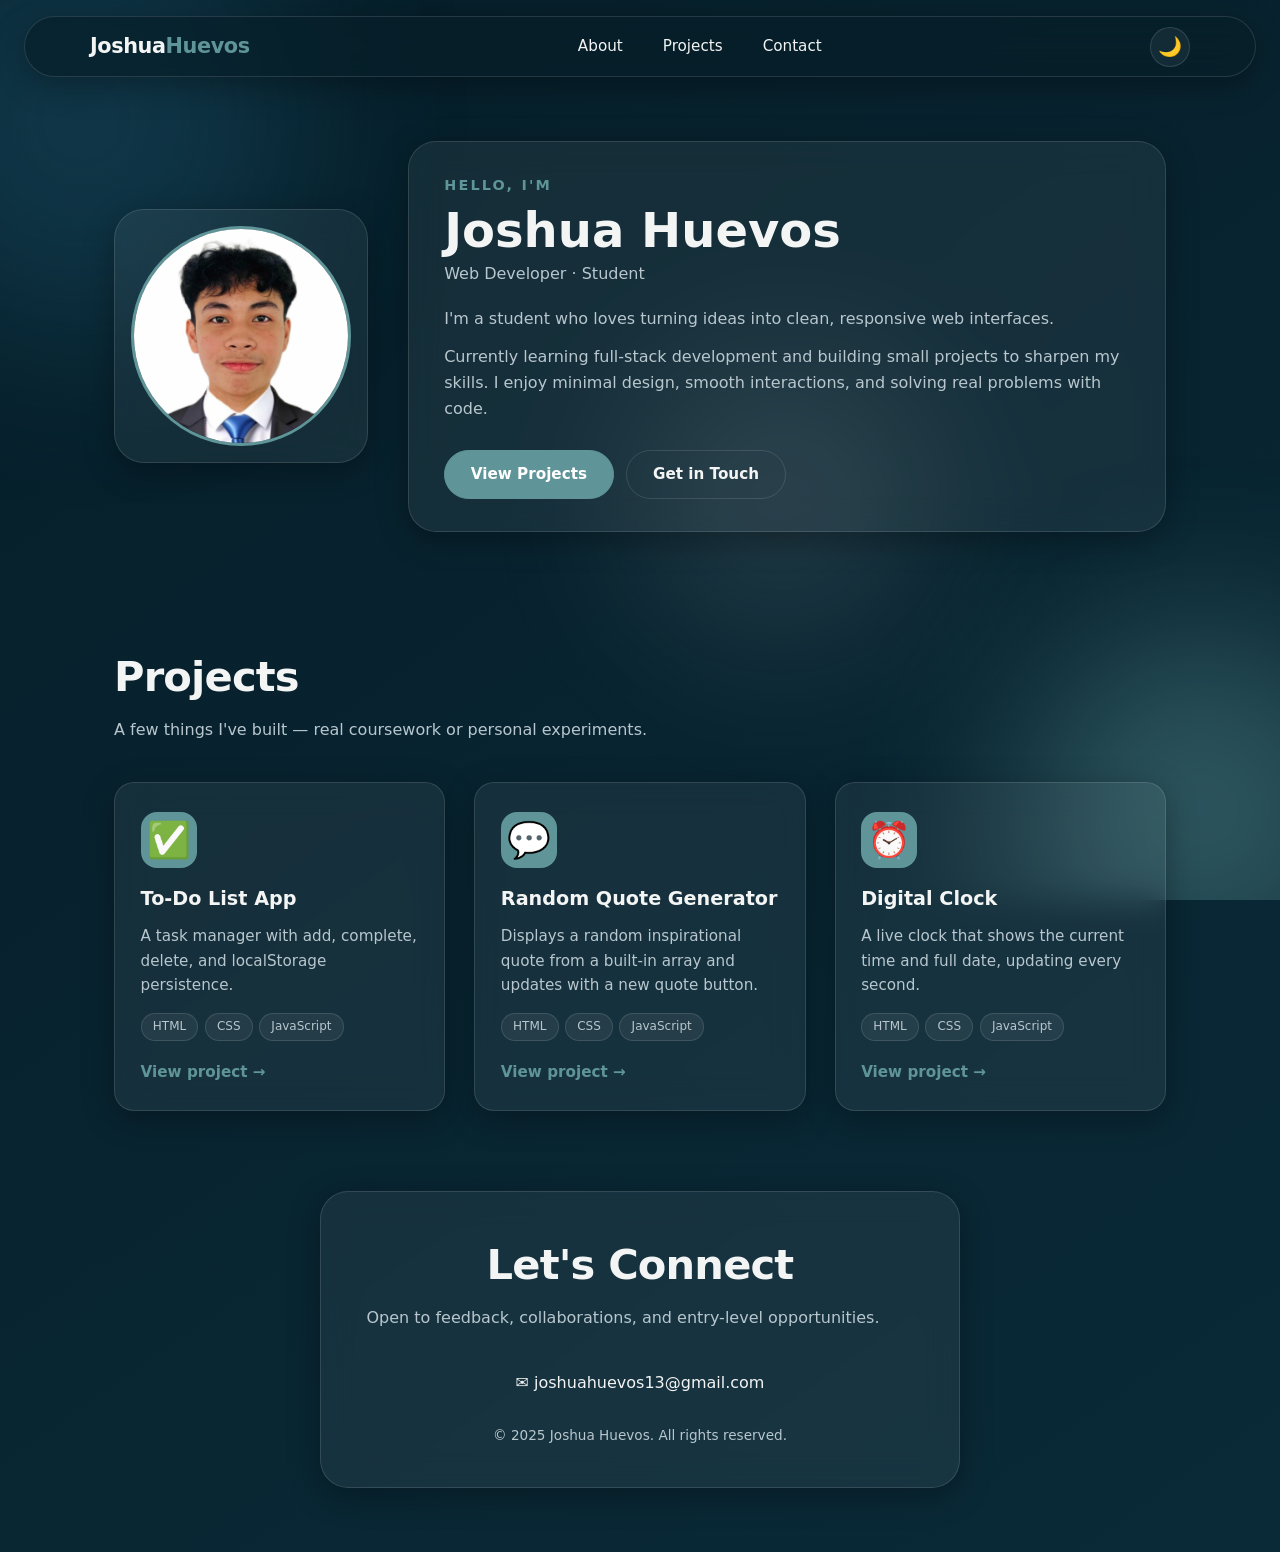
==== index.html @ 53508bd8 "Initial portfolio commit" ====
<!DOCTYPE html>
<html lang="en" data-theme="dark">
<head>
  <meta charset="UTF-8">
  <meta name="viewport" content="width=device-width, initial-scale=1.0">
  <meta name="description" content="Portfolio of Joshua Huevos — Web Developer.">
  <title>Joshua Huevos | Portfolio</title>
  <link rel="stylesheet" href="style.css">
</head>
<body>

  <!-- Decorative blurred background orbs -->
  <div class="bg-orbs" aria-hidden="true">
    <span class="orb orb-1"></span>
    <span class="orb orb-2"></span>
    <span class="orb orb-3"></span>
  </div>

  <!-- ==================== HEADER / NAVIGATION ==================== -->
  <header class="site-header glass" id="top">
    <nav class="nav" aria-label="Main navigation">

      <!-- Brand -->
      <a href="#hero" class="brand">Joshua<span>Huevos</span></a>

      <!-- Hamburger button (mobile only) -->
      <button id="navToggle" class="nav-toggle"
              aria-label="Open navigation menu"
              aria-expanded="false"
              aria-controls="navMenu">
        <span class="bar"></span>
        <span class="bar"></span>
        <span class="bar"></span>
      </button>

      <!-- Anchor links -->
      <ul id="navMenu" class="nav-menu">
        <li><a class="nav-link" href="#hero">About</a></li>
        <li><a class="nav-link" href="#projects">Projects</a></li>
        <li><a class="nav-link" href="#contact">Contact</a></li>
      </ul>

      <!-- Dark / light mode toggle -->
      <button id="themeToggle" class="theme-toggle" aria-label="Switch colour theme">🌙</button>
    </nav>
  </header>

  <main>

    <!-- ==================== HERO / ABOUT ME ==================== -->
    <section id="hero" class="section hero reveal">
      <div class="hero-grid">

        <!-- Photo -->
        <div class="hero-media glass">
          <img src="images/1by1juswa.jpg"
               alt="Portrait photo of Joshua Huevos"
               width="260" height="260">
        </div>

        <!-- Intro + bio -->
        <div class="hero-text glass">
          <p class="eyebrow">Hello, I'm</p>
          <h1>Joshua Huevos</h1>
          <p class="role">Web Developer · Student</p>
          <p class="bio">
            I'm a student who loves turning ideas into clean, responsive web interfaces.
          </p>
          <p class="bio">
            Currently learning full-stack development and building small projects to sharpen my skills.
            I enjoy minimal design, smooth interactions, and solving real problems with code.
          </p>

          <div class="hero-actions">
            <a href="#projects" class="btn btn-primary">View Projects</a>
            <a href="#contact" class="btn btn-ghost">Get in Touch</a>
          </div>
        </div>

      </div>
    </section>

    <!-- ==================== PROJECTS ==================== -->
    <section id="projects" class="section reveal">
      <h2 class="section-title">Projects</h2>
      <p class="section-sub">A few things I've built — real coursework or personal experiments.</p>

      <div class="project-grid">

        <!-- To-Do List -->
        <article class="card glass">
          <div class="card-thumb" aria-hidden="true">✅</div>
          <h3>To-Do List App</h3>
          <p class="card-desc">
            A task manager with add, complete, delete, and localStorage persistence.
          </p>
          <ul class="tags">
            <li>HTML</li>
            <li>CSS</li>
            <li>JavaScript</li>
          </ul>
          <a class="card-link" href="todo-app/index.html" target="_blank" rel="noopener">View project →</a>
        </article>

        <!-- Random Quote Generator -->
        <article class="card glass">
          <div class="card-thumb" aria-hidden="true">💬</div>
          <h3>Random Quote Generator</h3>
          <p class="card-desc">
            Displays a random inspirational quote from a built-in array and updates with a new quote button.
          </p>
          <ul class="tags">
            <li>HTML</li>
            <li>CSS</li>
            <li>JavaScript</li>
          </ul>
          <a class="card-link" href="quote-app/index.html" target="_blank" rel="noopener">View project →</a>
        </article>

        <!-- Digital Clock -->
        <article class="card glass">
          <div class="card-thumb" aria-hidden="true">⏰</div>
          <h3>Digital Clock</h3>
          <p class="card-desc">
            A live clock that shows the current time and full date, updating every second.
          </p>
          <ul class="tags">
            <li>HTML</li>
            <li>CSS</li>
            <li>JavaScript</li>
          </ul>
          <a class="card-link" href="clock-app/index.html" target="_blank" rel="noopener">View project →</a>
        </article>

      </div>
    </section>

  </main>

  <!-- ==================== FOOTER / CONTACT ==================== -->
  <footer id="contact" class="footer reveal">
    <div class="contact-card glass">
      <h2 class="section-title">Let's Connect</h2>
      <p class="section-sub">
        Open to feedback, collaborations, and entry-level opportunities.
      </p>

      <ul class="contact-links">
        <li><a href="mailto:joshuahuevos13@gmail.com">✉️ joshuahuevos13@gmail.com</a></li>
        <!-- Add LinkedIn or other socials here if you like -->
      </ul>

      <p class="copyright">© 2025 Joshua Huevos. All rights reserved.</p>
    </div>
  </footer>

  <script src="script.js"></script>
</body>
</html>
---- style.css ----
/* ============================================================
   PORTFOLIO STYLES — Glass UI
   Palette: #061E29 (dark navy), #1D546D (blue), #5F9598 (teal),
            #F3F4F4 (off-white)
   ============================================================ */

/* ---------- CSS Reset & Base ---------- */
*,
*::before,
*::after {
  margin: 0;
  padding: 0;
  box-sizing: border-box;
}

:root {
  /* Dark theme (default) */
  --bg-1: #061E29;
  --bg-2: #0a2a38;
  --glass-bg: rgba(255, 255, 255, 0.06);
  --glass-border: rgba(255, 255, 255, 0.12);
  --glass-shadow: rgba(0, 0, 0, 0.35);
  --text-primary: #F3F4F4;
  --text-secondary: #b8c7ce;
  --accent: #5F9598;
  --accent-2: #1D546D;
  --header-bg: rgba(6, 30, 41, 0.7);
  --card-hover: rgba(255, 255, 255, 0.1);
  --nav-bg: rgba(6, 30, 41, 0.95);
  --shadow: 0 8px 32px rgba(0, 0, 0, 0.3);
}

[data-theme="light"] {
  --bg-1: #F3F4F4;
  --bg-2: #e2e8eb;
  --glass-bg: rgba(255, 255, 255, 0.55);
  --glass-border: rgba(255, 255, 255, 0.7);
  --glass-shadow: rgba(0, 0, 0, 0.1);
  --text-primary: #061E29;
  --text-secondary: #1D546D;
  --accent: #1D546D;
  --accent-2: #5F9598;
  --header-bg: rgba(243, 244, 244, 0.75);
  --card-hover: rgba(255, 255, 255, 0.8);
  --nav-bg: rgba(243, 244, 244, 0.95);
  --shadow: 0 8px 32px rgba(6, 30, 41, 0.12);
}

html {
  scroll-behavior: smooth;        /* smooth scroll for anchor links */
  font-size: 100%;
}

body {
  font-family: system-ui, -apple-system, 'Segoe UI', Roboto, Helvetica, Arial, sans-serif;
  background: linear-gradient(145deg, var(--bg-1), var(--bg-2));
  color: var(--text-primary);
  min-height: 100vh;
  line-height: 1.6;
  overflow-x: hidden;
  transition: background 0.4s ease, color 0.4s ease;
}

img {
  max-width: 100%;
  display: block;
}

a {
  color: inherit;
  text-decoration: none;
}

ul {
  list-style: none;
}

/* ---------- Background Orbs ---------- */
.bg-orbs {
  position: fixed;
  inset: 0;
  z-index: -1;
  overflow: hidden;
  pointer-events: none;
}

.orb {
  position: absolute;
  border-radius: 50%;
  filter: blur(90px);
  opacity: 0.45;
  animation: float 12s ease-in-out infinite alternate;
}

.orb-1 {
  width: 420px;
  height: 420px;
  background: #1D546D;
  top: -10%;
  left: -10%;
}

.orb-2 {
  width: 360px;
  height: 360px;
  background: #5F9598;
  bottom: -10%;
  right: -8%;
  animation-delay: 3s;
}

.orb-3 {
  width: 280px;
  height: 280px;
  background: #F3F4F4;
  top: 40%;
  left: 50%;
  opacity: 0.12;
  animation-delay: 6s;
}

[data-theme="light"] .orb-3 {
  background: #061E29;
  opacity: 0.06;
}

@keyframes float {
  0%   { transform: translate(0, 0) scale(1); }
  100% { transform: translate(30px, -20px) scale(1.1); }
}

/* ---------- Glass Utility ---------- */
.glass {
  background: var(--glass-bg);
  backdrop-filter: blur(16px);
  -webkit-backdrop-filter: blur(16px);
  border: 1px solid var(--glass-border);
  box-shadow: var(--shadow);
  border-radius: 20px;
}

/* ---------- Header / Nav ---------- */
.site-header {
  position: sticky;
  top: 0;
  z-index: 100;
  margin: 1rem 1.5rem 0;
  padding: 0.6rem 1.5rem;
  background: var(--header-bg);
  border-radius: 60px;
}

.nav {
  display: flex;
  align-items: center;
  justify-content: space-between;
  gap: 1rem;
  max-width: 1100px;
  margin: 0 auto;
}

.brand {
  font-size: 1.3rem;
  font-weight: 700;
  letter-spacing: -0.02em;
}

.brand span {
  color: var(--accent);
}

/* Navigation menu */
.nav-menu {
  display: flex;
  gap: 0.5rem;
}

.nav-link {
  padding: 0.4rem 1rem;
  border-radius: 40px;
  font-size: 0.95rem;
  font-weight: 500;
  transition: background 0.25s, color 0.25s;
}

.nav-link:hover {
  background: var(--accent);
  color: #fff;
}

/* Hamburger */
.nav-toggle {
  display: none;
  flex-direction: column;
  gap: 5px;
  background: none;
  border: none;
  cursor: pointer;
  padding: 6px;
}

.bar {
  width: 26px;
  height: 2.5px;
  background: var(--text-primary);
  border-radius: 4px;
  transition: transform 0.3s, opacity 0.3s;
}

/* Theme toggle */
.theme-toggle {
  background: var(--glass-bg);
  border: 1px solid var(--glass-border);
  color: var(--text-primary);
  width: 40px;
  height: 40px;
  border-radius: 50%;
  font-size: 1.2rem;
  cursor: pointer;
  display: grid;
  place-items: center;
  transition: background 0.3s, transform 0.2s;
}

.theme-toggle:hover {
  background: var(--accent);
  transform: scale(1.05);
}

/* ---------- Sections ---------- */
.section {
  max-width: 1100px;
  margin: 0 auto;
  padding: 5rem 1.5rem 2rem;
}

.section-title {
  font-size: clamp(1.8rem, 4vw, 2.6rem);
  font-weight: 700;
  margin-bottom: 0.4rem;
  letter-spacing: -0.02em;
}

.section-sub {
  color: var(--text-secondary);
  margin-bottom: 2.5rem;
  max-width: 540px;
}

/* ---------- Hero ---------- */
.hero {
  padding-top: 4rem;
}

.hero-grid {
  display: grid;
  grid-template-columns: auto 1fr;
  gap: 2.5rem;
  align-items: center;
}

.hero-media {
  padding: 1rem;
  display: grid;
  place-items: center;
  border-radius: 30px;
}

.hero-media img {
  width: 220px;
  height: 220px;
  object-fit: cover;
  border-radius: 50%;
  border: 3px solid var(--accent);
}

.hero-text {
  padding: 2rem 2.2rem;
  border-radius: 28px;
}

.eyebrow {
  font-size: 0.9rem;
  text-transform: uppercase;
  letter-spacing: 0.15em;
  color: var(--accent);
  font-weight: 600;
  margin-bottom: 0.4rem;
}

.hero-text h1 {
  font-size: clamp(2rem, 5vw, 3rem);
  font-weight: 800;
  line-height: 1.1;
  margin-bottom: 0.3rem;
}

.role {
  font-weight: 500;
  color: var(--text-secondary);
  margin-bottom: 1.2rem;
}

.bio {
  margin-bottom: 0.8rem;
  color: var(--text-secondary);
}

.hero-actions {
  display: flex;
  gap: 0.8rem;
  margin-top: 1.8rem;
  flex-wrap: wrap;
}

/* Buttons */
.btn {
  display: inline-block;
  padding: 0.7rem 1.6rem;
  border-radius: 40px;
  font-weight: 600;
  font-size: 0.95rem;
  transition: transform 0.2s, background 0.3s, color 0.3s;
  cursor: pointer;
}

.btn-primary {
  background: var(--accent);
  color: #fff;
  border: 1px solid var(--accent);
}

.btn-primary:hover {
  background: var(--accent-2);
  border-color: var(--accent-2);
  transform: translateY(-2px);
}

.btn-ghost {
  background: transparent;
  border: 1px solid var(--glass-border);
  color: var(--text-primary);
}

.btn-ghost:hover {
  background: var(--glass-bg);
  transform: translateY(-2px);
}

/* ---------- Projects ---------- */
.project-grid {
  display: grid;
  grid-template-columns: repeat(auto-fit, minmax(260px, 1fr));
  gap: 1.8rem;
}

.card {
  padding: 1.8rem 1.6rem 1.6rem;
  display: flex;
  flex-direction: column;
  gap: 0.6rem;
  transition: transform 0.3s, background 0.3s;
}

.card:hover {
  transform: translateY(-6px);
  background: var(--card-hover);
}

.card-thumb {
  font-size: 2.2rem;
  width: 56px;
  height: 56px;
  display: grid;
  place-items: center;
  border-radius: 16px;
  background: var(--accent);
  color: #fff;
  margin-bottom: 0.4rem;
}

.card h3 {
  font-size: 1.2rem;
  font-weight: 700;
}

.card-desc {
  color: var(--text-secondary);
  font-size: 0.95rem;
  flex-grow: 1;
}

.tags {
  display: flex;
  flex-wrap: wrap;
  gap: 0.4rem;
  margin: 0.4rem 0 0.6rem;
}

.tags li {
  font-size: 0.75rem;
  padding: 0.2rem 0.7rem;
  border-radius: 20px;
  background: var(--glass-bg);
  border: 1px solid var(--glass-border);
  color: var(--text-secondary);
}

.card-link {
  font-weight: 600;
  color: var(--accent);
  font-size: 0.95rem;
  transition: letter-spacing 0.2s;
}

.card-link:hover {
  letter-spacing: 0.5px;
}

/* ---------- Footer / Contact ---------- */
.footer {
  padding: 3rem 1.5rem 4rem;
}

.contact-card {
  max-width: 640px;
  margin: 0 auto;
  padding: 2.5rem 2rem;
  text-align: center;
  border-radius: 28px;
}

.contact-links {
  display: flex;
  flex-direction: column;
  gap: 0.8rem;
  margin: 1.8rem 0;
  align-items: center;
}

.contact-links a {
  font-weight: 500;
  padding: 0.5rem 1.2rem;
  border-radius: 40px;
  transition: background 0.3s;
}

.contact-links a:hover {
  background: var(--accent);
  color: #fff;
}

.copyright {
  font-size: 0.85rem;
  color: var(--text-secondary);
  margin-top: 1rem;
}

/* ---------- Reveal animation ---------- */
.reveal {
  opacity: 0;
  transform: translateY(30px);
  transition: opacity 0.7s ease, transform 0.7s ease;
}

.reveal.visible {
  opacity: 1;
  transform: translateY(0);
}

/* ============================================================
   RESPONSIVE — Media Queries
   ============================================================ */

/* Tablet & mobile */
@media (max-width: 820px) {
  .hero-grid {
    grid-template-columns: 1fr;
    text-align: center;
  }

  .hero-media {
    justify-self: center;
  }

  .hero-text {
    padding: 1.8rem 1.5rem;
  }

  .hero-actions {
    justify-content: center;
  }

  .section-sub {
    margin-left: auto;
    margin-right: auto;
  }
}

/* Mobile navigation */
@media (max-width: 640px) {
  .site-header {
    margin: 0.8rem 1rem 0;
    padding: 0.5rem 1rem;
  }

  .nav-toggle {
    display: flex;
  }

  .nav-menu {
    position: absolute;
    top: calc(100% + 0.5rem);
    left: 1rem;
    right: 1rem;
    flex-direction: column;
    background: var(--nav-bg);
    backdrop-filter: blur(16px);
    -webkit-backdrop-filter: blur(16px);
    border: 1px solid var(--glass-border);
    border-radius: 20px;
    padding: 0.8rem;
    gap: 0.2rem;
    opacity: 0;
    pointer-events: none;
    transform: translateY(-10px);
    transition: opacity 0.3s, transform 0.3s;
  }

  .nav-menu.open {
    opacity: 1;
    pointer-events: auto;
    transform: translateY(0);
  }

  .nav-link {
    display: block;
    text-align: center;
    padding: 0.7rem;
  }

  /* Hamburger animation */
  .nav-toggle.active .bar:nth-child(1) {
    transform: translateY(7.5px) rotate(45deg);
  }
  .nav-toggle.active .bar:nth-child(2) {
    opacity: 0;
  }
  .nav-toggle.active .bar:nth-child(3) {
    transform: translateY(-7.5px) rotate(-45deg);
  }

  .section {
    padding: 3.5rem 1.2rem 1.5rem;
  }

  .hero-media img {
    width: 160px;
    height: 160px;
  }

  .project-grid {
    grid-template-columns: 1fr;
  }

  .contact-card {
    padding: 1.8rem 1.2rem;
  }
}

/* Very small screens */
@media (max-width: 380px) {
  .brand {
    font-size: 1.1rem;
  }

  .hero-text h1 {
    font-size: 1.8rem;
  }
}
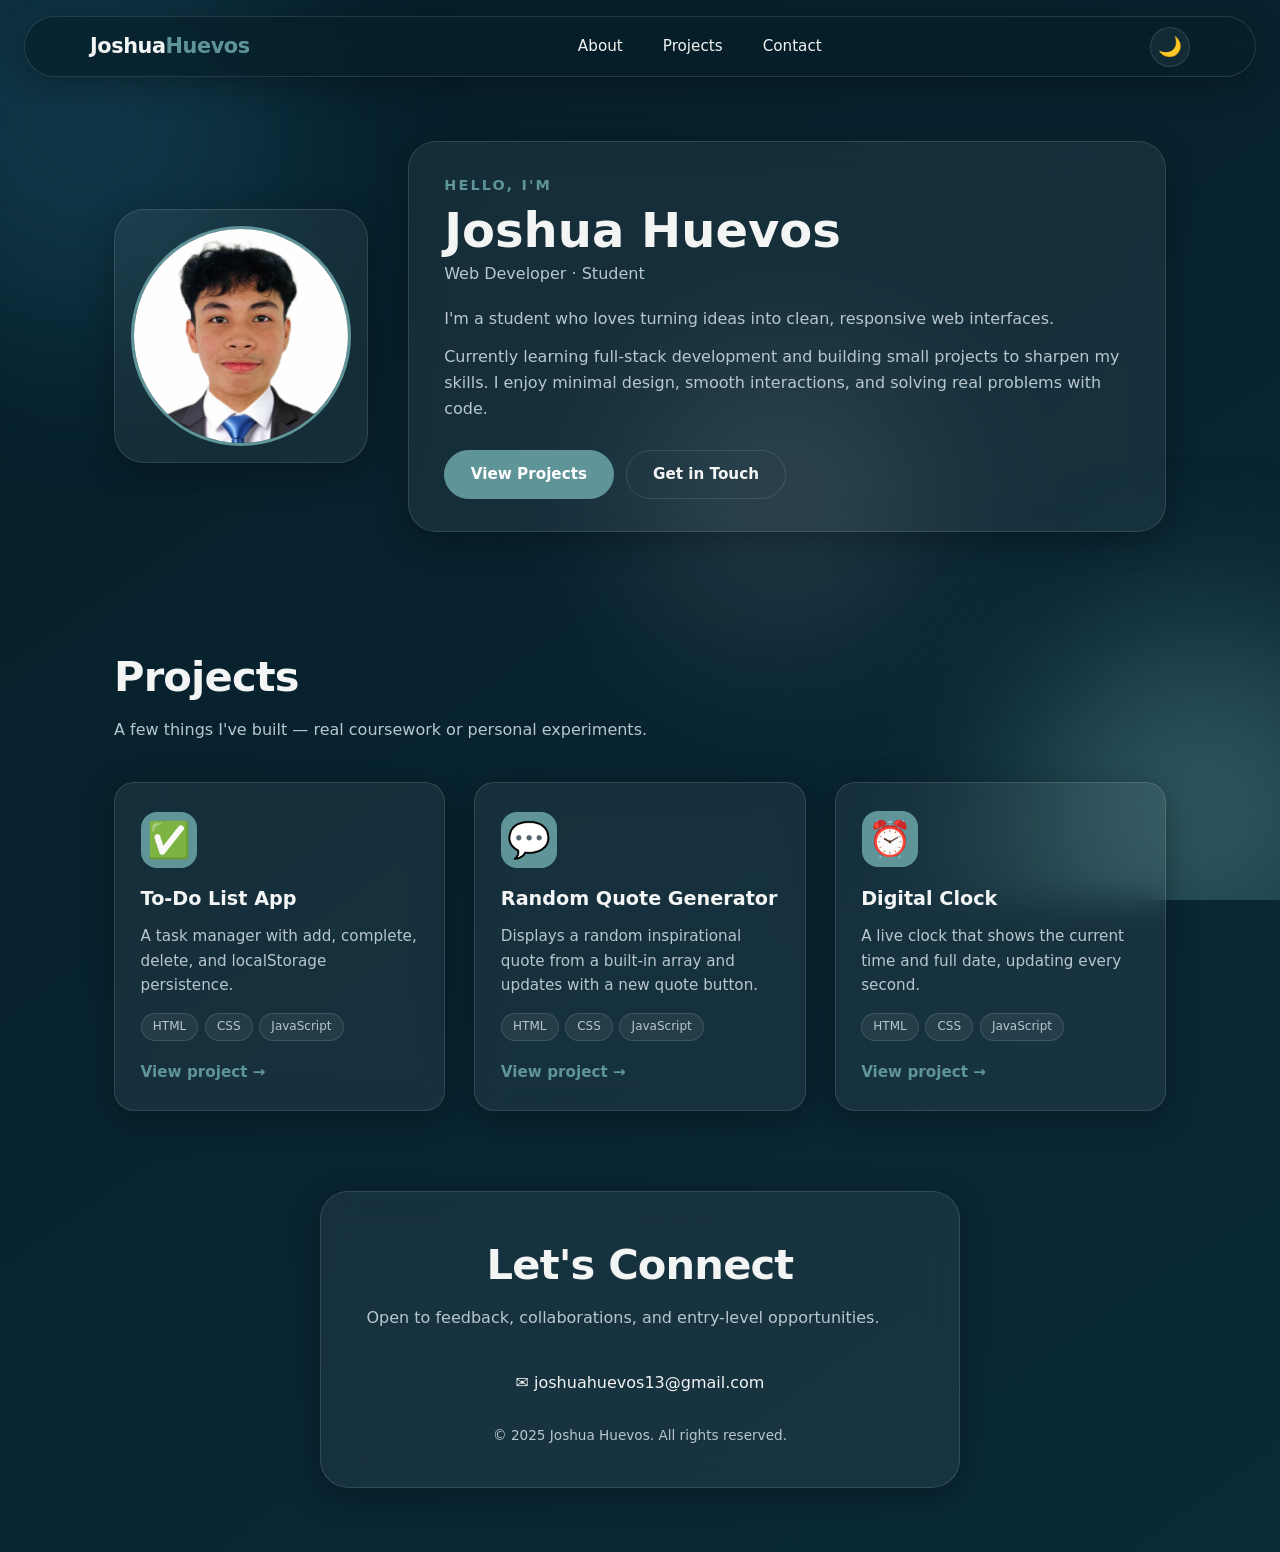
==== commit c864ba6e: "Update portfolio code" ====
--- a/index.html
+++ b/index.html
@@ -8,22 +8,14 @@
   <link rel="stylesheet" href="style.css">
 </head>
 <body>
-
-  <!-- Decorative blurred background orbs -->
   <div class="bg-orbs" aria-hidden="true">
     <span class="orb orb-1"></span>
     <span class="orb orb-2"></span>
     <span class="orb orb-3"></span>
   </div>
-
-  <!-- ==================== HEADER / NAVIGATION ==================== -->
   <header class="site-header glass" id="top">
     <nav class="nav" aria-label="Main navigation">
-
-      <!-- Brand -->
       <a href="#hero" class="brand">Joshua<span>Huevos</span></a>
-
-      <!-- Hamburger button (mobile only) -->
       <button id="navToggle" class="nav-toggle"
               aria-label="Open navigation menu"
               aria-expanded="false"
@@ -32,33 +24,22 @@
         <span class="bar"></span>
         <span class="bar"></span>
       </button>
-
-      <!-- Anchor links -->
       <ul id="navMenu" class="nav-menu">
         <li><a class="nav-link" href="#hero">About</a></li>
         <li><a class="nav-link" href="#projects">Projects</a></li>
         <li><a class="nav-link" href="#contact">Contact</a></li>
       </ul>
-
-      <!-- Dark / light mode toggle -->
       <button id="themeToggle" class="theme-toggle" aria-label="Switch colour theme">🌙</button>
     </nav>
   </header>
-
   <main>
-
-    <!-- ==================== HERO / ABOUT ME ==================== -->
     <section id="hero" class="section hero reveal">
       <div class="hero-grid">
-
-        <!-- Photo -->
         <div class="hero-media glass">
           <img src="images/1by1juswa.jpg"
                alt="Portrait photo of Joshua Huevos"
                width="260" height="260">
         </div>
-
-        <!-- Intro + bio -->
         <div class="hero-text glass">
           <p class="eyebrow">Hello, I'm</p>
           <h1>Joshua Huevos</h1>
@@ -70,24 +51,17 @@
             Currently learning full-stack development and building small projects to sharpen my skills.
             I enjoy minimal design, smooth interactions, and solving real problems with code.
           </p>
-
           <div class="hero-actions">
             <a href="#projects" class="btn btn-primary">View Projects</a>
             <a href="#contact" class="btn btn-ghost">Get in Touch</a>
           </div>
         </div>
-
       </div>
     </section>
-
-    <!-- ==================== PROJECTS ==================== -->
     <section id="projects" class="section reveal">
       <h2 class="section-title">Projects</h2>
       <p class="section-sub">A few things I've built — real coursework or personal experiments.</p>
-
       <div class="project-grid">
-
-        <!-- To-Do List -->
         <article class="card glass">
           <div class="card-thumb" aria-hidden="true">✅</div>
           <h3>To-Do List App</h3>
@@ -101,8 +75,6 @@
           </ul>
           <a class="card-link" href="todo-app/index.html" target="_blank" rel="noopener">View project →</a>
         </article>
-
-        <!-- Random Quote Generator -->
         <article class="card glass">
           <div class="card-thumb" aria-hidden="true">💬</div>
           <h3>Random Quote Generator</h3>
@@ -116,8 +88,6 @@
           </ul>
           <a class="card-link" href="quote-app/index.html" target="_blank" rel="noopener">View project →</a>
         </article>
-
-        <!-- Digital Clock -->
         <article class="card glass">
           <div class="card-thumb" aria-hidden="true">⏰</div>
           <h3>Digital Clock</h3>
@@ -131,29 +101,21 @@
           </ul>
           <a class="card-link" href="clock-app/index.html" target="_blank" rel="noopener">View project →</a>
         </article>
-
       </div>
     </section>
-
   </main>
-
-  <!-- ==================== FOOTER / CONTACT ==================== -->
   <footer id="contact" class="footer reveal">
     <div class="contact-card glass">
       <h2 class="section-title">Let's Connect</h2>
       <p class="section-sub">
         Open to feedback, collaborations, and entry-level opportunities.
       </p>
-
       <ul class="contact-links">
         <li><a href="mailto:joshuahuevos13@gmail.com">✉️ joshuahuevos13@gmail.com</a></li>
-        <!-- Add LinkedIn or other socials here if you like -->
       </ul>
-
       <p class="copyright">© 2025 Joshua Huevos. All rights reserved.</p>
     </div>
   </footer>
-
   <script src="script.js"></script>
 </body>
 </html>
--- a/style.css
+++ b/style.css
@@ -1,10 +1,3 @@
-/* ============================================================
-   PORTFOLIO STYLES — Glass UI
-   Palette: #061E29 (dark navy), #1D546D (blue), #5F9598 (teal),
-            #F3F4F4 (off-white)
-   ============================================================ */
-
-/* ---------- CSS Reset & Base ---------- */
 *,
 *::before,
 *::after {
@@ -12,9 +5,7 @@
   padding: 0;
   box-sizing: border-box;
 }
-
 :root {
-  /* Dark theme (default) */
   --bg-1: #061E29;
   --bg-2: #0a2a38;
   --glass-bg: rgba(255, 255, 255, 0.06);
@@ -29,7 +20,6 @@
   --nav-bg: rgba(6, 30, 41, 0.95);
   --shadow: 0 8px 32px rgba(0, 0, 0, 0.3);
 }
-
 [data-theme="light"] {
   --bg-1: #F3F4F4;
   --bg-2: #e2e8eb;
@@ -45,12 +35,10 @@
   --nav-bg: rgba(243, 244, 244, 0.95);
   --shadow: 0 8px 32px rgba(6, 30, 41, 0.12);
 }
-
 html {
-  scroll-behavior: smooth;        /* smooth scroll for anchor links */
+  scroll-behavior: smooth;        
   font-size: 100%;
 }
-
 body {
   font-family: system-ui, -apple-system, 'Segoe UI', Roboto, Helvetica, Arial, sans-serif;
   background: linear-gradient(145deg, var(--bg-1), var(--bg-2));
@@ -60,22 +48,17 @@
   overflow-x: hidden;
   transition: background 0.4s ease, color 0.4s ease;
 }
-
 img {
   max-width: 100%;
   display: block;
 }
-
 a {
   color: inherit;
   text-decoration: none;
 }
-
 ul {
   list-style: none;
 }
-
-/* ---------- Background Orbs ---------- */
 .bg-orbs {
   position: fixed;
   inset: 0;
@@ -83,7 +66,6 @@
   overflow: hidden;
   pointer-events: none;
 }
-
 .orb {
   position: absolute;
   border-radius: 50%;
@@ -91,7 +73,6 @@
   opacity: 0.45;
   animation: float 12s ease-in-out infinite alternate;
 }
-
 .orb-1 {
   width: 420px;
   height: 420px;
@@ -99,7 +80,6 @@
   top: -10%;
   left: -10%;
 }
-
 .orb-2 {
   width: 360px;
   height: 360px;
@@ -108,7 +88,6 @@
   right: -8%;
   animation-delay: 3s;
 }
-
 .orb-3 {
   width: 280px;
   height: 280px;
@@ -118,18 +97,14 @@
   opacity: 0.12;
   animation-delay: 6s;
 }
-
 [data-theme="light"] .orb-3 {
   background: #061E29;
   opacity: 0.06;
 }
-
 @keyframes float {
   0%   { transform: translate(0, 0) scale(1); }
   100% { transform: translate(30px, -20px) scale(1.1); }
 }
-
-/* ---------- Glass Utility ---------- */
 .glass {
   background: var(--glass-bg);
   backdrop-filter: blur(16px);
@@ -138,8 +113,6 @@
   box-shadow: var(--shadow);
   border-radius: 20px;
 }
-
-/* ---------- Header / Nav ---------- */
 .site-header {
   position: sticky;
   top: 0;
@@ -149,7 +122,6 @@
   background: var(--header-bg);
   border-radius: 60px;
 }
-
 .nav {
   display: flex;
   align-items: center;
@@ -158,23 +130,18 @@
   max-width: 1100px;
   margin: 0 auto;
 }
-
 .brand {
   font-size: 1.3rem;
   font-weight: 700;
   letter-spacing: -0.02em;
 }
-
 .brand span {
   color: var(--accent);
 }
-
-/* Navigation menu */
 .nav-menu {
   display: flex;
   gap: 0.5rem;
 }
-
 .nav-link {
   padding: 0.4rem 1rem;
   border-radius: 40px;
@@ -182,13 +149,10 @@
   font-weight: 500;
   transition: background 0.25s, color 0.25s;
 }
-
 .nav-link:hover {
   background: var(--accent);
   color: #fff;
 }
-
-/* Hamburger */
 .nav-toggle {
   display: none;
   flex-direction: column;
@@ -198,7 +162,6 @@
   cursor: pointer;
   padding: 6px;
 }
-
 .bar {
   width: 26px;
   height: 2.5px;
@@ -206,8 +169,6 @@
   border-radius: 4px;
   transition: transform 0.3s, opacity 0.3s;
 }
-
-/* Theme toggle */
 .theme-toggle {
   background: var(--glass-bg);
   border: 1px solid var(--glass-border);
@@ -221,51 +182,41 @@
   place-items: center;
   transition: background 0.3s, transform 0.2s;
 }
-
 .theme-toggle:hover {
   background: var(--accent);
   transform: scale(1.05);
 }
-
-/* ---------- Sections ---------- */
 .section {
   max-width: 1100px;
   margin: 0 auto;
   padding: 5rem 1.5rem 2rem;
 }
-
 .section-title {
   font-size: clamp(1.8rem, 4vw, 2.6rem);
   font-weight: 700;
   margin-bottom: 0.4rem;
   letter-spacing: -0.02em;
 }
-
 .section-sub {
   color: var(--text-secondary);
   margin-bottom: 2.5rem;
   max-width: 540px;
 }
-
-/* ---------- Hero ---------- */
 .hero {
   padding-top: 4rem;
 }
-
 .hero-grid {
   display: grid;
   grid-template-columns: auto 1fr;
   gap: 2.5rem;
   align-items: center;
 }
-
 .hero-media {
   padding: 1rem;
   display: grid;
   place-items: center;
   border-radius: 30px;
 }
-
 .hero-media img {
   width: 220px;
   height: 220px;
@@ -273,12 +224,10 @@
   border-radius: 50%;
   border: 3px solid var(--accent);
 }
-
 .hero-text {
   padding: 2rem 2.2rem;
   border-radius: 28px;
 }
-
 .eyebrow {
   font-size: 0.9rem;
   text-transform: uppercase;
@@ -287,33 +236,27 @@
   font-weight: 600;
   margin-bottom: 0.4rem;
 }
-
 .hero-text h1 {
   font-size: clamp(2rem, 5vw, 3rem);
   font-weight: 800;
   line-height: 1.1;
   margin-bottom: 0.3rem;
 }
-
 .role {
   font-weight: 500;
   color: var(--text-secondary);
   margin-bottom: 1.2rem;
 }
-
 .bio {
   margin-bottom: 0.8rem;
   color: var(--text-secondary);
 }
-
 .hero-actions {
   display: flex;
   gap: 0.8rem;
   margin-top: 1.8rem;
   flex-wrap: wrap;
 }
-
-/* Buttons */
 .btn {
   display: inline-block;
   padding: 0.7rem 1.6rem;
@@ -323,37 +266,30 @@
   transition: transform 0.2s, background 0.3s, color 0.3s;
   cursor: pointer;
 }
-
 .btn-primary {
   background: var(--accent);
   color: #fff;
   border: 1px solid var(--accent);
 }
-
 .btn-primary:hover {
   background: var(--accent-2);
   border-color: var(--accent-2);
   transform: translateY(-2px);
 }
-
 .btn-ghost {
   background: transparent;
   border: 1px solid var(--glass-border);
   color: var(--text-primary);
 }
-
 .btn-ghost:hover {
   background: var(--glass-bg);
   transform: translateY(-2px);
 }
-
-/* ---------- Projects ---------- */
 .project-grid {
   display: grid;
   grid-template-columns: repeat(auto-fit, minmax(260px, 1fr));
   gap: 1.8rem;
 }
-
 .card {
   padding: 1.8rem 1.6rem 1.6rem;
   display: flex;
@@ -361,12 +297,10 @@
   gap: 0.6rem;
   transition: transform 0.3s, background 0.3s;
 }
-
 .card:hover {
   transform: translateY(-6px);
   background: var(--card-hover);
 }
-
 .card-thumb {
   font-size: 2.2rem;
   width: 56px;
@@ -378,25 +312,21 @@
   color: #fff;
   margin-bottom: 0.4rem;
 }
-
 .card h3 {
   font-size: 1.2rem;
   font-weight: 700;
 }
-
 .card-desc {
   color: var(--text-secondary);
   font-size: 0.95rem;
   flex-grow: 1;
 }
-
 .tags {
   display: flex;
   flex-wrap: wrap;
   gap: 0.4rem;
   margin: 0.4rem 0 0.6rem;
 }
-
 .tags li {
   font-size: 0.75rem;
   padding: 0.2rem 0.7rem;
@@ -405,23 +335,18 @@
   border: 1px solid var(--glass-border);
   color: var(--text-secondary);
 }
-
 .card-link {
   font-weight: 600;
   color: var(--accent);
   font-size: 0.95rem;
   transition: letter-spacing 0.2s;
 }
-
 .card-link:hover {
   letter-spacing: 0.5px;
 }
-
-/* ---------- Footer / Contact ---------- */
 .footer {
   padding: 3rem 1.5rem 4rem;
 }
-
 .contact-card {
   max-width: 640px;
   margin: 0 auto;
@@ -429,7 +354,6 @@
   text-align: center;
   border-radius: 28px;
 }
-
 .contact-links {
   display: flex;
   flex-direction: column;
@@ -437,77 +361,57 @@
   margin: 1.8rem 0;
   align-items: center;
 }
-
 .contact-links a {
   font-weight: 500;
   padding: 0.5rem 1.2rem;
   border-radius: 40px;
   transition: background 0.3s;
 }
-
 .contact-links a:hover {
   background: var(--accent);
   color: #fff;
 }
-
 .copyright {
   font-size: 0.85rem;
   color: var(--text-secondary);
   margin-top: 1rem;
 }
-
-/* ---------- Reveal animation ---------- */
 .reveal {
   opacity: 0;
   transform: translateY(30px);
   transition: opacity 0.7s ease, transform 0.7s ease;
 }
-
 .reveal.visible {
   opacity: 1;
   transform: translateY(0);
 }
-
-/* ============================================================
-   RESPONSIVE — Media Queries
-   ============================================================ */
-
-/* Tablet & mobile */
 @media (max-width: 820px) {
   .hero-grid {
     grid-template-columns: 1fr;
     text-align: center;
   }
-
   .hero-media {
     justify-self: center;
   }
-
   .hero-text {
     padding: 1.8rem 1.5rem;
   }
-
   .hero-actions {
     justify-content: center;
   }
-
   .section-sub {
     margin-left: auto;
     margin-right: auto;
   }
 }
-
-/* Mobile navigation */
 @media (max-width: 640px) {
   .site-header {
     margin: 0.8rem 1rem 0;
     padding: 0.5rem 1rem;
   }
-
   .nav-toggle {
     display: flex;
   }
-
   .nav-menu {
     position: absolute;
     top: calc(100% + 0.5rem);
@@ -526,20 +430,16 @@
     transform: translateY(-10px);
     transition: opacity 0.3s, transform 0.3s;
   }
-
   .nav-menu.open {
     opacity: 1;
     pointer-events: auto;
     transform: translateY(0);
   }
-
   .nav-link {
     display: block;
     text-align: center;
     padding: 0.7rem;
   }
-
-  /* Hamburger animation */
   .nav-toggle.active .bar:nth-child(1) {
     transform: translateY(7.5px) rotate(45deg);
   }
@@ -549,31 +449,24 @@
   .nav-toggle.active .bar:nth-child(3) {
     transform: translateY(-7.5px) rotate(-45deg);
   }
-
   .section {
     padding: 3.5rem 1.2rem 1.5rem;
   }
-
   .hero-media img {
     width: 160px;
     height: 160px;
   }
-
   .project-grid {
     grid-template-columns: 1fr;
   }
-
   .contact-card {
     padding: 1.8rem 1.2rem;
   }
 }
-
-/* Very small screens */
 @media (max-width: 380px) {
   .brand {
     font-size: 1.1rem;
   }
-
   .hero-text h1 {
     font-size: 1.8rem;
   }
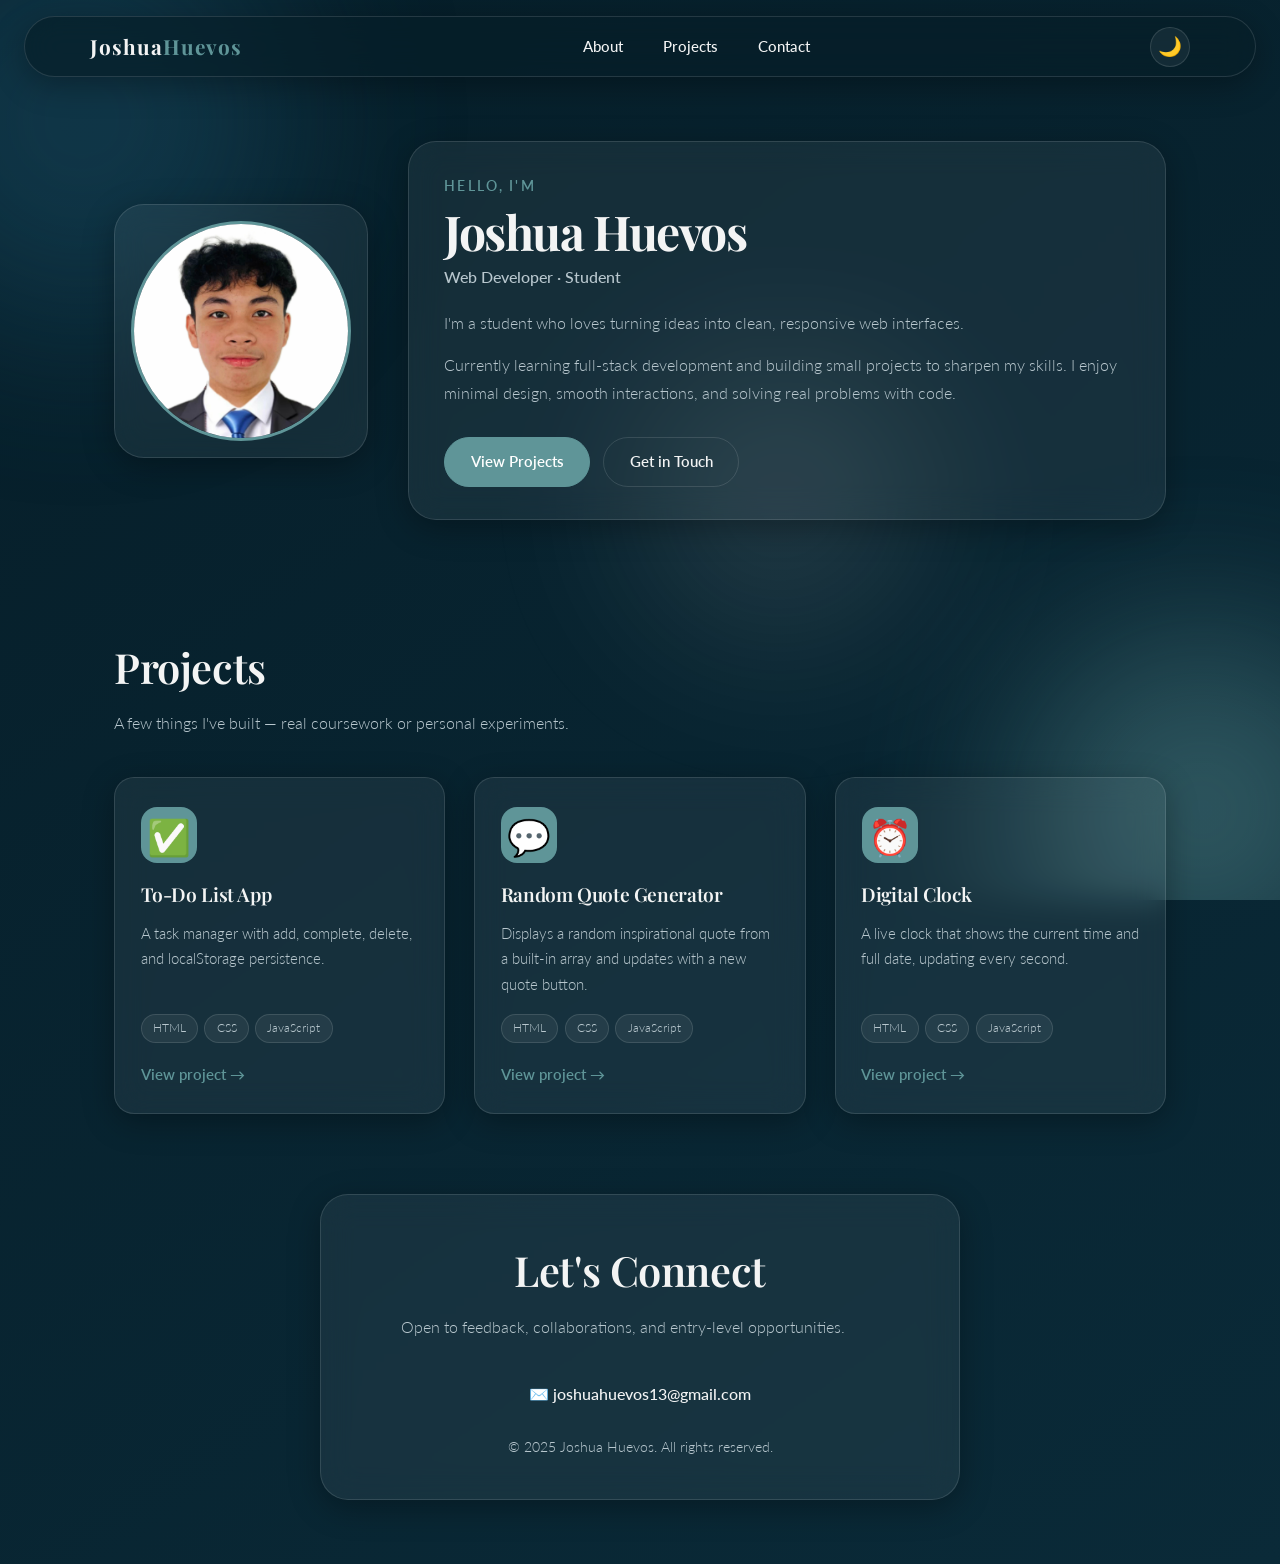
==== commit 8e486d2a: "Update portfolio code" ====
--- a/index.html
+++ b/index.html
@@ -5,6 +5,11 @@
   <meta name="viewport" content="width=device-width, initial-scale=1.0">
   <meta name="description" content="Portfolio of Joshua Huevos — Web Developer.">
   <title>Joshua Huevos | Portfolio</title>
+
+  <link rel="preconnect" href="https://fonts.googleapis.com">
+  <link rel="preconnect" href="https://fonts.gstatic.com" crossorigin>
+  <link href="https://fonts.googleapis.com/css2?family=Playfair+Display:wght@400;600;700&family=Lato:wght@300;400;700&display=swap" rel="stylesheet">
+
   <link rel="stylesheet" href="style.css">
 </head>
 <body>
--- a/style.css
+++ b/style.css
@@ -36,15 +36,22 @@
   --shadow: 0 8px 32px rgba(6, 30, 41, 0.12);
 }
 html {
-  scroll-behavior: smooth;        
+  scroll-behavior: smooth;
   font-size: 100%;
 }
+
+h1, h2, h3, .brand, .section-title, .hero-text h1 {
+  font-family: 'Playfair Display', serif;
+  letter-spacing: -0.02em;
+}
+
 body {
-  font-family: system-ui, -apple-system, 'Segoe UI', Roboto, Helvetica, Arial, sans-serif;
+  font-family: 'Lato', sans-serif;
+  font-weight: 300;
+  line-height: 1.7;
   background: linear-gradient(145deg, var(--bg-1), var(--bg-2));
   color: var(--text-primary);
   min-height: 100vh;
-  line-height: 1.6;
   overflow-x: hidden;
   transition: background 0.4s ease, color 0.4s ease;
 }
@@ -133,7 +140,7 @@
 .brand {
   font-size: 1.3rem;
   font-weight: 700;
-  letter-spacing: -0.02em;
+  letter-spacing: 0.05em;
 }
 .brand span {
   color: var(--accent);
@@ -193,9 +200,9 @@
 }
 .section-title {
   font-size: clamp(1.8rem, 4vw, 2.6rem);
-  font-weight: 700;
+  font-weight: 600;
   margin-bottom: 0.4rem;
-  letter-spacing: -0.02em;
+  letter-spacing: -0.01em;
 }
 .section-sub {
   color: var(--text-secondary);
@@ -238,7 +245,8 @@
 }
 .hero-text h1 {
   font-size: clamp(2rem, 5vw, 3rem);
-  font-weight: 800;
+  font-weight: 700;
+  letter-spacing: -0.03em;
   line-height: 1.1;
   margin-bottom: 0.3rem;
 }
@@ -250,6 +258,8 @@
 .bio {
   margin-bottom: 0.8rem;
   color: var(--text-secondary);
+  line-height: 1.8;
+  font-weight: 300;
 }
 .hero-actions {
   display: flex;
@@ -314,7 +324,7 @@
 }
 .card h3 {
   font-size: 1.2rem;
-  font-weight: 700;
+  font-weight: 600;
 }
 .card-desc {
   color: var(--text-secondary);
